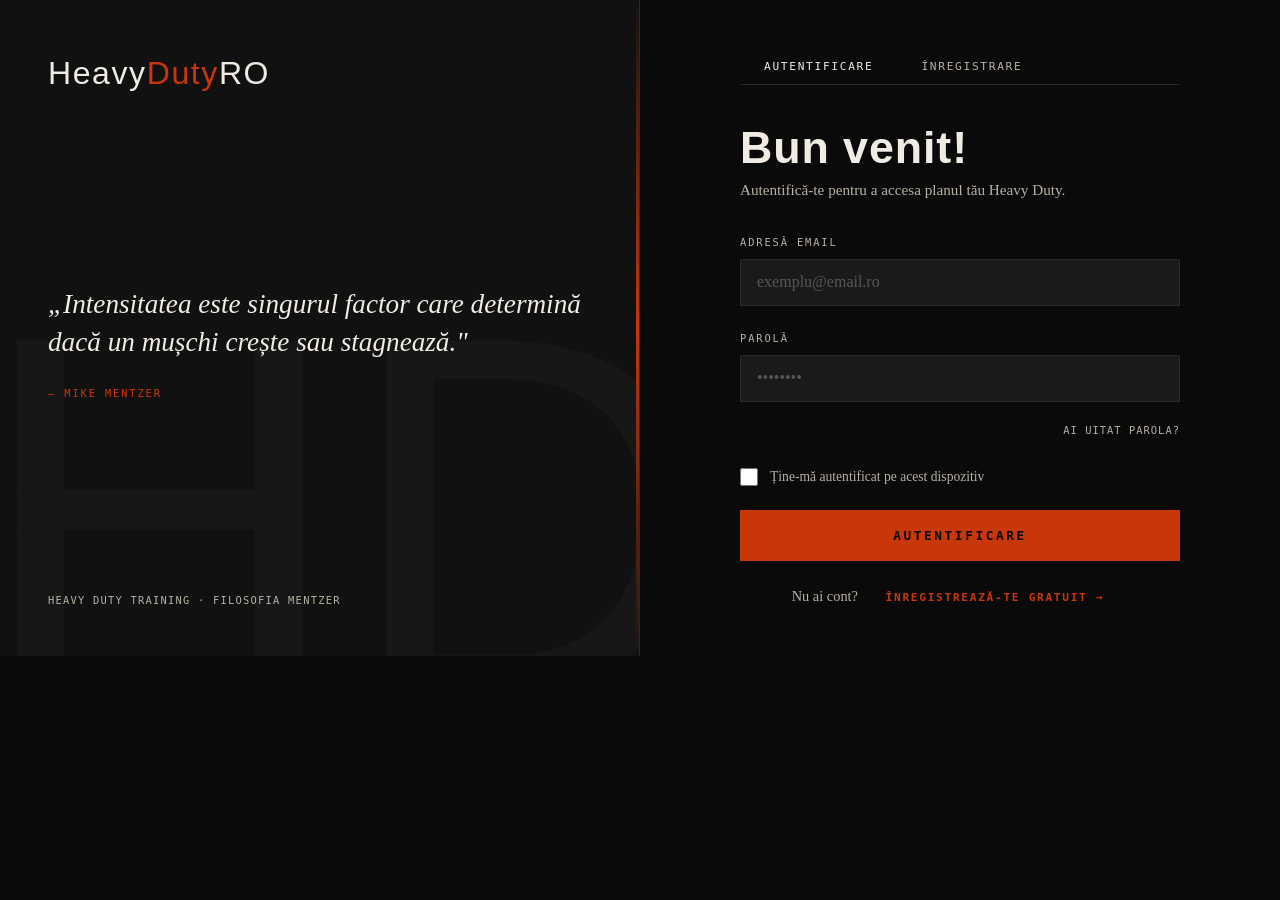
==== body-fat-estimator.html @ f55f1f37 "toate liniile de cod" ====
<!DOCTYPE html>
<html lang="ro">
<head>
    <meta charset="UTF-8">
    <meta name="viewport" content="width=device-width, initial-scale=1.0">
    <title>Estimare Grăsime Corporală — HeavyDutyRO</title>
    <link rel="stylesheet" href="assets/css/style.css">
    <style>
        /* Stiluri specifice estimare grăsime corporală */
        .estimator-layout {
            display: grid;
            grid-template-columns: 1fr 340px;
            gap: 2rem;
            align-items: start;
        }

        .bf-scale-bar {
            height: 12px;
            background: linear-gradient(to right,
                #4db8a8 0%,
                #7bc67a 15%,
                var(--gold) 30%,
                #e08b30 55%,
                var(--rust) 100%
            );
            margin-bottom: 0.5rem;
        }

        .bf-categories {
            display: flex;
            flex-direction: column;
            gap: 0.5rem;
            margin-top: 1rem;
        }

        .bf-category-row {
            display: flex;
            align-items: center;
            gap: 0.75rem;
            font-size: 0.82rem;
        }

        .bf-dot {
            width: 10px;
            height: 10px;
            min-width: 10px;
            border-radius: 50%;
        }

        .bf-elite { background: #4db8a8; }
        .bf-athletic { background: #7bc67a; }
        .bf-fitness { background: var(--gold); }
        .bf-average { background: #e08b30; }
        .bf-obese { background: var(--rust); }

        #result-section {
            display: none;
            margin-top: 1.5rem;
        }

        .result-card {
            background: var(--forge);
            border: 1px solid var(--plate);
            border-top: 3px solid var(--rust);
            padding: 2rem;
            text-align: center;
        }

        .result-percentage {
            font-family: 'Bebas Neue', sans-serif;
            font-size: 5rem;
            line-height: 1;
            letter-spacing: 0.02em;
            color: var(--rust);
        }

        .result-category {
            font-family: 'IBM Plex Mono', monospace;
            font-size: 0.8rem;
            letter-spacing: 0.2em;
            text-transform: uppercase;
            color: var(--gold);
            margin-top: 0.5rem;
        }

        .result-description {
            font-size: 0.95rem;
            color: var(--chalk-dim);
            margin-top: 1rem;
            line-height: 1.6;
        }

        .result-recommendation {
            margin-top: 1.5rem;
            padding: 1rem;
            background: var(--steel);
            border: 1px solid var(--plate);
        }

        .result-recommendation h4 {
            font-family: 'IBM Plex Mono', monospace;
            font-size: 0.65rem;
            letter-spacing: 0.15em;
            text-transform: uppercase;
            color: var(--rust);
            margin-bottom: 0.5rem;
        }

        .result-recommendation p {
            font-size: 0.85rem;
            color: var(--chalk-dim);
            line-height: 1.5;
        }

        .criterion-group {
            margin-bottom: 1.75rem;
        }

        .criterion-label {
            display: block;
            font-family: 'IBM Plex Mono', monospace;
            font-size: 0.62rem;
            letter-spacing: 0.18em;
            text-transform: uppercase;
            color: var(--chalk-dim);
            margin-bottom: 0.75rem;
        }

        .criterion-description {
            font-size: 0.85rem;
            color: var(--chalk-dim);
            margin-bottom: 0.75rem;
            font-style: italic;
        }

        .radio-options {
            display: grid;
            grid-template-columns: repeat(auto-fit, minmax(160px, 1fr));
            gap: 0.5rem;
        }

        .radio-option {
            position: relative;
        }

        .radio-option input[type="radio"] {
            position: absolute;
            opacity: 0;
            pointer-events: none;
        }

        .radio-option label {
            display: flex;
            flex-direction: column;
            padding: 0.85rem 1rem;
            background: var(--steel);
            border: 1px solid var(--plate);
            cursor: pointer;
            transition: border-color 0.2s, background 0.2s;
        }

        .radio-option label:hover {
            background: rgba(200,55,10,0.06);
            border-color: rgba(200,55,10,0.4);
        }

        .radio-option input[type="radio"]:checked + label {
            border-color: var(--rust);
            background: rgba(200,55,10,0.1);
        }

        .option-value {
            font-family: 'Bebas Neue', sans-serif;
            font-size: 1.3rem;
            line-height: 1;
            color: var(--rust);
            margin-bottom: 0.2rem;
        }

        .option-label {
            font-family: 'IBM Plex Mono', monospace;
            font-size: 0.62rem;
            letter-spacing: 0.1em;
            text-transform: uppercase;
            color: var(--chalk-dim);
        }

        .option-desc {
            font-size: 0.78rem;
            color: rgba(184,176,164,0.7);
            margin-top: 0.25rem;
            line-height: 1.3;
        }
    </style>
</head>

<body>

<header class="topbar">
    <a href="index.html" class="topbar-logo">Heavy<span>Duty</span>RO</a>
    <div class="topbar-right">
        <span class="topbar-user">Bun venit, <strong id="user-name">Utilizator</strong></span>
        <a href="#" onclick="logout(); return false;" class="topbar-logout">Ieșire</a>
    </div>
</header>

<nav class="sidebar">
    <span class="sidebar-section-label">General</span>
    <a href="dashboard.html" class="sidebar-link">
      Tablou de Bord
    </a>
    <a href="workout-planner.html" class="sidebar-link">
        Planificator
    </a>
    <a href="body-fat-estimator.html" class="sidebar-link active">
        Estimare Grăsime
    </a>

    <span class="sidebar-section-label">Progres</span>
    <a href="grafic-progres.html" class="sidebar-link">
    Grafic Progres
    </a>
    <a href="jurnal-antrenament.html" class="sidebar-link">
      Jurnal
    </a>
    <a href="nutritie.html" class="sidebar-link">
        Nutriție
    </a>

    <span class="sidebar-section-label">Educație</span>
    <a href="filosofia-mentzer.html" class="sidebar-link">
    Filosofia Mentzer
    </a>

    <span class="sidebar-section-label">Cont</span>
    <a href="setari.html" class="sidebar-link">
        Setări
    </a>
</nav>

<main class="main-content">

    <header class="page-header">
        <p class="page-tag">Metoda Vizuală · Estimare prin Oglindă</p>
        <h1>Estimare<br>Grăsime Corporală</h1>
        <p class="page-subtitle">Evaluează-ți compoziția corporală prin criterii vizuale</p>
    </header>

    <div class="info-bar">
        <p>
            <strong>Metoda Vizuală (Mirror Method):</strong> Estimarea prin observație directă a caracteristicilor fizice 
            este o metodă practică, compatibilă cu obiectivele de definiție musculară urmărite în Heavy Duty Training. 
            Răspunde cât mai sincer la fiecare criteriu pentru o estimare precisă.
        </p>
    </div>

    <div class="estimator-layout">
        <div>
            <form id="bodyfat-form" onsubmit="handleBodyFatSubmit(event)">

                <!-- CARD: Criterii Vizuale -->
                <div class="card">
                    <div class="card-title">
                      Criterii Vizuale
                    </div>

                    <!-- Abdomen -->
                    <div class="criterion-group">
                        <label class="criterion-label">Abdomen</label>
                        <p class="criterion-description">Observă definitatea mușchilor abdominali și nivelul grăsimii viscerate</p>
                        <div class="radio-options">
                            <div class="radio-option">
                                <input type="radio" id="abdomen-0" name="abdomen" value="0" required>
                                <label for="abdomen-0">
                                    <span class="option-value">0</span>
                                    <span class="option-label">Nedefinit</span>
                                    <span class="option-desc">Fără definație</span>
                                </label>
                            </div>
                            <div class="radio-option">
                                <input type="radio" id="abdomen-1" name="abdomen" value="1">
                                <label for="abdomen-1">
                                    <span class="option-value">1</span>
                                    <span class="option-label">Ușor Definit</span>
                                    <span class="option-desc">Liniuțe ușoare</span>
                                </label>
                            </div>
                            <div class="radio-option">
                                <input type="radio" id="abdomen-2" name="abdomen" value="2">
                                <label for="abdomen-2">
                                    <span class="option-value">2</span>
                                    <span class="option-label">Def. Bună</span>
                                    <span class="option-desc">Două liniuțe</span>
                                </label>
                            </div>
                            <div class="radio-option">
                                <input type="radio" id="abdomen-3" name="abdomen" value="3">
                                <label for="abdomen-3">
                                    <span class="option-value">3</span>
                                    <span class="option-label">Foarte Def.</span>
                                    <span class="option-desc">Patru liniuțe</span>
                                </label>
                            </div>
                        </div>
                    </div>

                    <!-- Piept -->
                    <div class="criterion-group">
                        <label class="criterion-label">Piept</label>
                        <p class="criterion-description">Gradul de vascularizare și definație musculară vizibilă</p>
                        <div class="radio-options">
                            <div class="radio-option">
                                <input type="radio" id="chest-0" name="chest" value="0" required>
                                <label for="chest-0">
                                    <span class="option-value">0</span>
                                    <span class="option-label">Nedefinit</span>
                                    <span class="option-desc">Fără relief</span>
                                </label>
                            </div>
                            <div class="radio-option">
                                <input type="radio" id="chest-1" name="chest" value="1">
                                <label for="chest-1">
                                    <span class="option-value">1</span>
                                    <span class="option-label">Ușor Viz.</span>
                                    <span class="option-desc">Linii ușoare</span>
                                </label>
                            </div>
                            <div class="radio-option">
                                <input type="radio" id="chest-2" name="chest" value="2">
                                <label for="chest-2">
                                    <span class="option-value">2</span>
                                    <span class="option-label">Vasculrizat</span>
                                    <span class="option-desc">Relief clar</span>
                                </label>
                            </div>
                            <div class="radio-option">
                                <input type="radio" id="chest-3" name="chest" value="3">
                                <label for="chest-3">
                                    <span class="option-value">3</span>
                                    <span class="option-label">Ext. Vasculrizat</span>
                                    <span class="option-desc">Vase vizibile</span>
                                </label>
                            </div>
                        </div>
                    </div>

                    <!-- Brațe -->
                    <div class="criterion-group">
                        <label class="criterion-label">Brațe</label>
                        <p class="criterion-description">Definația musculară și vascularizarea vizibilă</p>
                        <div class="radio-options">
                            <div class="radio-option">
                                <input type="radio" id="arms-0" name="arms" value="0" required>
                                <label for="arms-0">
                                    <span class="option-value">0</span>
                                    <span class="option-label">Rotunde</span>
                                    <span class="option-desc">Fără definație</span>
                                </label>
                            </div>
                            <div class="radio-option">
                                <input type="radio" id="arms-1" name="arms" value="1">
                                <label for="arms-1">
                                    <span class="option-value">1</span>
                                    <span class="option-label">Ușor Def.</span>
                                    <span class="option-desc">Vârf subtil</span>
                                </label>
                            </div>
                            <div class="radio-option">
                                <input type="radio" id="arms-2" name="arms" value="2">
                                <label for="arms-2">
                                    <span class="option-value">2</span>
                                    <span class="option-label">Def. Bună</span>
                                    <span class="option-desc">Vârf clar</span>
                                </label>
                            </div>
                            <div class="radio-option">
                                <input type="radio" id="arms-3" name="arms" value="3">
                                <label for="arms-3">
                                    <span class="option-value">3</span>
                                    <span class="option-label">Ext. Def.</span>
                                    <span class="option-desc">Vârf pronunțat</span>
                                </label>
                            </div>
                        </div>
                    </div>

                    <!-- Picioare -->
                    <div class="criterion-group">
                        <label class="criterion-label">Picioare</label>
                        <p class="criterion-description">Definația musculară a coapelor și vascularizarea</p>
                        <div class="radio-options">
                            <div class="radio-option">
                                <input type="radio" id="legs-0" name="legs" value="0" required>
                                <label for="legs-0">
                                    <span class="option-value">0</span>
                                    <span class="option-label">Netede</span>
                                    <span class="option-desc">Fără linii</span>
                                </label>
                            </div>
                            <div class="radio-option">
                                <input type="radio" id="legs-1" name="legs" value="1">
                                <label for="legs-1">
                                    <span class="option-value">1</span>
                                    <span class="option-label">Ușor Def.</span>
                                    <span class="option-desc">Linii ușoare</span>
                                </label>
                            </div>
                            <div class="radio-option">
                                <input type="radio" id="legs-2" name="legs" value="2">
                                <label for="legs-2">
                                    <span class="option-value">2</span>
                                    <span class="option-label">Def. Bună</span>
                                    <span class="option-desc">Trasee clar</span>
                                </label>
                            </div>
                            <div class="radio-option">
                                <input type="radio" id="legs-3" name="legs" value="3">
                                <label for="legs-3">
                                    <span class="option-value">3</span>
                                    <span class="option-label">Ext. Def.</span>
                                    <span class="option-desc">Vene vizibile</span>
                                </label>
                            </div>
                        </div>
                    </div>

                </div>

                <!-- CARD: Date Personale -->
                <div class="card">
                    <div class="card-title">
                        Date Personale
                    </div>

                    <div class="field-row">
                        <div class="field-group">
                            <label for="gender">Gen</label>
                            <select id="gender" name="gender" required>
                                <option value="">-- Selectează --</option>
                                <option value="M">Bărbat</option>
                                <option value="F">Femeie</option>
                            </select>
                        </div>
                        <div class="field-group">
                            <label for="age">Vârstă</label>
                            <input type="number" id="age" name="age" min="18" max="100" required>
                        </div>
                    </div>

                    <div class="field-row">
                        <div class="field-group">
                            <label for="weight">Greutate (kg)</label>
                            <input type="number" id="weight" name="weight" min="30" max="300" step="0.1" required>
                        </div>
                        <div class="field-group">
                            <label for="height">Înălțime (cm)</label>
                            <input type="number" id="height" name="height" min="130" max="230" step="0.1" required>
                        </div>
                    </div>
                </div>

                <!-- BUTON CALCULEAZĂ -->
                <button type="submit" class="btn btn-primary">Calculează Grăsime</button>

                <!-- REZULTAT -->
                <div id="result-section">
                    <div class="result-card">
                        <p style="font-family: 'IBM Plex Mono', monospace; font-size: 0.65rem; letter-spacing: 0.2em; text-transform: uppercase; color: var(--chalk-dim); margin-bottom: 0.75rem;">Estimate</p>
                        <div class="result-percentage" id="result-percentage">--</div>
                        <div class="result-category" id="result-category">--</div>
                        <p class="result-description" id="result-description"></p>
                        <div class="result-recommendation" id="result-recommendation"></div>
                    </div>
                </div>

            </form>
        </div>

        <!-- SIDEBAR: Schema Referință -->
        <div>
            <div class="card">
                <div class="card-title">
                   Schema Referință
                </div>

                <div class="bf-scale-bar"></div>

                <div class="bf-scale-labels" style="font-family: 'IBM Plex Mono', monospace; font-size: 0.55rem; letter-spacing: 0.08em; color: var(--chalk-dim); display: flex; justify-content: space-between;">
                    <span>Elite</span>
                    <span>Athletic</span>
                    <span>Fitness</span>
                    <span>Average</span>
                    <span>Obese</span>
                </div>

                <div class="bf-categories">
                    <div class="bf-category-row">
                        <div class="bf-dot bf-elite"></div>
                        <span>
                            <strong style="color: var(--chalk);">Elite</strong><br>
                            <span class="bf-category-range" style="color: var(--chalk-dim); font-size: 0.8rem;">&lt;8%</span>
                        </span>
                    </div>
                    <div class="bf-category-row">
                        <div class="bf-dot bf-athletic"></div>
                        <span>
                            <strong style="color: var(--chalk);">Athletic</strong><br>
                            <span class="bf-category-range" style="color: var(--chalk-dim); font-size: 0.8rem;">8-12%</span>
                        </span>
                    </div>
                    <div class="bf-category-row">
                        <div class="bf-dot bf-fitness"></div>
                        <span>
                            <strong style="color: var(--chalk);">Fitness</strong><br>
                            <span class="bf-category-range" style="color: var(--chalk-dim); font-size: 0.8rem;">13-17%</span>
                        </span>
                    </div>
                    <div class="bf-category-row">
                        <div class="bf-dot bf-average"></div>
                        <span>
                            <strong style="color: var(--chalk);">Average</strong><br>
                            <span class="bf-category-range" style="color: var(--chalk-dim); font-size: 0.8rem;">18-25%</span>
                        </span>
                    </div>
                    <div class="bf-category-row">
                        <div class="bf-dot bf-obese"></div>
                        <span>
                            <strong style="color: var(--chalk);">Obese</strong><br>
                            <span class="bf-category-range" style="color: var(--chalk-dim); font-size: 0.8rem;">&gt;25%</span>
                        </span>
                    </div>
                </div>
            </div>

            <!-- TIP: Heavy Duty -->
            <div class="card" style="margin-top: 1.5rem; border-top: 2px solid var(--gold);">
                <div class="card-title" style="color: var(--gold);">
                   Sfat Heavy Duty
                </div>
                <p style="font-size: 0.85rem; color: var(--chalk-dim); line-height: 1.55;">
                    <strong style="color: var(--chalk);">Fă evaluări regulate</strong> (săptămânal sau lunar) 
                    pentru a urmări progresul. Heavy Duty Training este optim pentru reducerea grăsimii la niveluri 
                    joase datorită adaptării metabolice și intensității ridicate.
                </p>
            </div>
        </div>

    </div>

</main>

<script>
async function logout() {
    await fetch('api/auth.php?action=logout', { method: 'POST' });
    window.location.href = 'login.html';
}

(async function () {
    try {
        const res  = await fetch('api/auth.php?action=me');
        const data = await res.json();
        if (!data.success) { window.location.href = 'login.html'; return; }
        const name = data.user.firstName?.trim() || data.user.email.split('@')[0];
        document.getElementById('user-name').textContent = name;
    } catch (_) { window.location.href = 'login.html'; }
})();

async function handleBodyFatSubmit(event) {
    event.preventDefault();

    const abdomen = parseInt(document.querySelector('input[name="abdomen"]:checked').value);
    const chest   = parseInt(document.querySelector('input[name="chest"]:checked').value);
    const arms    = parseInt(document.querySelector('input[name="arms"]:checked').value);
    const legs    = parseInt(document.querySelector('input[name="legs"]:checked').value);
    const age     = parseInt(document.getElementById('age').value);
    const gender  = document.getElementById('gender').value;
    const weight  = parseFloat(document.getElementById('weight').value);
    const height  = parseFloat(document.getElementById('height').value);

    const totalScore = abdomen + chest + arms + legs;
    const avgScore   = totalScore / 4;
    const heightMeters = height / 100;
    const bmi = heightMeters > 0 ? weight / (heightMeters * heightMeters) : 0;

    const baseBodyFat = gender === 'M'
        ? 1.2 * bmi + 0.23 * age - 16.2
        : 1.2 * bmi + 0.23 * age - 5.4;

    const visualMultiplier = 1 - (avgScore / 3) * 0.45;
    const bodyfatPercent = baseBodyFat * visualMultiplier;
    const actualBodyFat = Math.max(5, bodyfatPercent);

    let category, categoryColor;
    if      (actualBodyFat < 8)  { category = 'Elite';    categoryColor = '#4db8a8'; }
    else if (actualBodyFat < 12) { category = 'Athletic'; categoryColor = '#7bc67a'; }
    else if (actualBodyFat < 17) { category = 'Fitness';  categoryColor = '#d4af37'; }
    else if (actualBodyFat < 25) { category = 'Average';  categoryColor = '#e08b30'; }
    else                          { category = 'Obese';    categoryColor = '#c8370a'; }

    let recommendation = '';
    if (actualBodyFat < 12) {
        recommendation = '<strong>Nutriție Ușoară:</strong> Menține surplus caloric mic. Focus pe recuperare și creștere musculară.';
    } else if (actualBodyFat < 17) {
        recommendation = '<strong>Fază Definiție:</strong> Deficit caloric controlat. Priorează proteinele.';
    } else {
        recommendation = '<strong>Ciclu Definiție:</strong> Deficit 300-500 kcal, 8-12 săptămâni.';
    }

    const displayPercentage = actualBodyFat >= 30 ? 'Peste limită' : actualBodyFat.toFixed(1) + '%';

    document.getElementById('result-percentage').textContent       = displayPercentage;
    document.getElementById('result-category').textContent         = category;
    document.getElementById('result-category').style.color        = categoryColor;
    document.getElementById('result-description').innerHTML = actualBodyFat >= 30
        ? `Estimarea reală este de <strong>${actualBodyFat.toFixed(1)}%</strong>, dar este peste limită.`
        : `La <strong>${actualBodyFat.toFixed(1)}%</strong> grăsime corporală, ești în categoria <strong>${category}</strong>. Score mediu vizual: <strong>${avgScore.toFixed(1)}</strong>/3`;
    document.getElementById('result-recommendation').innerHTML     = `<h4>Recomandare</h4><p>${recommendation}</p>`;
    document.getElementById('result-section').style.display        = 'block';

    // Salvează în baza de date
    try {
        await fetch('api/user.php?action=bodyfat', {
            method:  'POST',
            headers: { 'Content-Type': 'application/json' },
            body:    JSON.stringify({
                percentage: parseFloat(actualBodyFat.toFixed(1)),
                category,
                gender,
                age: age || null,
                weight: weight || null,
                height: height || null,
            }),
        });
    } catch (_) {}
}
</script>

</body>
</html>
---- assets/css/style.css ----
/* =====================================================
   HEAVYDUTYRO — DESIGN SYSTEM CSS
   Color Scheme: Industrial Brutalist
   Fonts: Bebas Neue, Crimson Pro, IBM Plex Mono
   ===================================================== */

@import url('https://fonts.googleapis.com/css2?family=Bebas+Neue&family=Crimson+Pro:ital,wght@0,400;0,600;1,400&family=IBM+Plex+Mono:wght@400;700&display=swap');

/* ── COLOR VARIABLES ── */
:root {
    --iron: #0a0a0a;
    --steel: #111111;
    --forge: #1a1a1a;
    --rust: #c8370a;
    --rust-bright: #e84010;
    --chalk: #f0ece4;
    --chalk-dim: #b8b0a4;
    --plate: #2a2a2a;
    --gold: #c9a84c;
    --success: #3daa6e;
    --warning: #d4a520;
    --error: #c8370a;
    
    /* Body Fat Categories */
    --bf-elite: #3daa6e;
    --bf-athletic: #7bc67a;
    --bf-fitness: #c9a84c;
    --bf-average: #e08b30;
    --bf-obese: #c8370a;
}

/* ── RESET ── */
*, *::before, *::after {
    box-sizing: border-box;
    margin: 0;
    padding: 0;
}

/* ── BASE STYLES ── */
html {
    scroll-behavior: smooth;
}

body {
    background: var(--iron);
    color: var(--chalk);
    font-family: 'Crimson Pro', Georgia, serif;
    font-size: 16px;
    line-height: 1.6;
    min-height: 100vh;
    display: grid;
    grid-template-columns: 240px 1fr;
    grid-template-rows: auto 1fr;
    overflow-x: hidden;
}

/* ── TOPBAR ── */
.topbar {
    grid-column: 1 / -1;
    background: var(--steel);
    border-bottom: 1px solid var(--plate);
    height: 60px;
    display: flex;
    align-items: center;
    justify-content: space-between;
    padding: 0 2rem;
    position: sticky;
    top: 0;
    z-index: 100;
}

.topbar-logo {
    font-family: 'Bebas Neue', sans-serif;
    font-size: 1.6rem;
    letter-spacing: 0.05em;
    color: var(--chalk);
    text-decoration: none;
    display: flex;
    align-items: center;
}

.topbar-logo span {
    color: var(--rust);
}

.topbar-right {
    display: flex;
    align-items: center;
    gap: 1.5rem;
}

.topbar-user {
    font-family: 'IBM Plex Mono', monospace;
    font-size: 0.7rem;
    letter-spacing: 0.1em;
    text-transform: uppercase;
    color: var(--chalk-dim);
}

.topbar-user strong {
    color: var(--chalk);
}

.topbar-logout {
    font-family: 'IBM Plex Mono', monospace;
    font-size: 0.65rem;
    letter-spacing: 0.12em;
    text-transform: uppercase;
    color: var(--chalk-dim);
    text-decoration: none;
    border: 1px solid var(--plate);
    padding: 0.35rem 0.8rem;
    transition: color 0.2s, border-color 0.2s;
    cursor: pointer;
    background: none;
}

.topbar-logout:hover {
    color: var(--rust);
    border-color: var(--rust);
}

/* ── SIDEBAR ── */
.sidebar {
    background: var(--steel);
    border-right: 1px solid var(--plate);
    padding: 1.5rem 0;
    display: flex;
    flex-direction: column;
    gap: 0.25rem;
    overflow-y: auto;
}

.sidebar-section-label {
    font-family: 'IBM Plex Mono', monospace;
    font-size: 0.6rem;
    letter-spacing: 0.2em;
    text-transform: uppercase;
    color: var(--chalk-dim);
    padding: 1rem 1.5rem 0.5rem;
}

.sidebar-link {
    display: flex;
    align-items: center;
    gap: 0.75rem;
    padding: 0.65rem 1.5rem;
    font-family: 'IBM Plex Mono', monospace;
    font-size: 0.72rem;
    letter-spacing: 0.08em;
    text-transform: uppercase;
    color: var(--chalk-dim);
    text-decoration: none;
    border-left: 2px solid transparent;
    transition: color 0.2s, border-color 0.2s, background 0.2s;
}

.sidebar-link:hover {
    color: var(--chalk);
    background: var(--forge);
}

.sidebar-link.active {
    color: var(--chalk);
    border-left-color: var(--rust);
    background: rgba(200, 55, 10, 0.08);
}

.sidebar-icon {
    font-size: 1.2rem;
    min-width: 1.2rem;
}

/* ── MAIN CONTENT ── */
.main-content {
    padding: 2.5rem;
    overflow-y: auto;
}

/* ── PAGE HEADER ── */
.page-header {
    margin-bottom: 2.5rem;
}

.page-tag {
    font-family: 'IBM Plex Mono', monospace;
    font-size: 0.65rem;
    letter-spacing: 0.2em;
    text-transform: uppercase;
    color: var(--rust);
    margin-bottom: 0.5rem;
}

h1 {
    font-family: 'Bebas Neue', sans-serif;
    font-size: 2.8rem;
    letter-spacing: 0.02em;
    line-height: 1;
    margin-bottom: 0.5rem;
}

h2 {
    font-family: 'Bebas Neue', sans-serif;
    font-size: 1.8rem;
    letter-spacing: 0.02em;
    line-height: 1;
    margin-bottom: 0.5rem;
}

h3 {
    font-family: 'Bebas Neue', sans-serif;
    font-size: 1.3rem;
    letter-spacing: 0.02em;
}

.page-subtitle {
    font-size: 0.95rem;
    color: var(--chalk-dim);
}

/* ── CARD ── */
.card {
    background: var(--forge);
    border: 1px solid var(--plate);
    padding: 1.7rem;
    margin-bottom: 1.5rem;
}


.card-title {
    font-family: 'IBM Plex Mono', monospace;
    font-size: 0.65rem;
    letter-spacing: 0.2em;
    text-transform: uppercase;
    color: var(--chalk-dim);
    margin-bottom: 1.5rem;
    display: flex;
    align-items: center;
    gap: 0.75rem;
}

.card-title::after {
    content: '';
    flex: 1;
    height: 1px;
    background: var(--plate);
}

/* ── INFO BAR ── */
.info-bar {
    background: var(--forge);
    border: 1px solid var(--plate);
    border-left: 3px solid var(--gold);
    padding: 1rem 1.5rem;
    margin-bottom: 2rem;
}

.info-bar p {
    font-size: 0.9rem;
    color: var(--chalk-dim);
    line-height: 1.5;
}

.info-bar strong {
    color: var(--chalk);
}

/* ── FORM FIELDS ── */
.field-group {
    margin-bottom: 1.25rem;
}

.field-group label {
    display: block;
    font-family: 'IBM Plex Mono', monospace;
    font-size: 0.6rem;
    letter-spacing: 0.18em;
    text-transform: uppercase;
    color: var(--chalk-dim);
    margin-bottom: 0.4rem;
}

.field-group input,
.field-group select,
.field-group textarea {
    width: 100%;
    background: var(--steel);
    border: 1px solid var(--plate);
    color: var(--chalk);
    font-family: 'Crimson Pro', serif;
    font-size: 1rem;
    padding: 0.75rem 1rem;
    outline: none;
    transition: border-color 0.2s, background 0.2s;
  /*  -webkit-appearance: none; */
}

.field-group input:focus,
.field-group select:focus,
.field-group textarea:focus {
    border-color: var(--rust);
    background: var(--forge);
}

.field-row {
    display: grid;
    grid-template-columns: 1fr 1fr;
    gap: 1rem;
}

/* ── BUTTONS ── */
.btn {
    font-family: 'IBM Plex Mono', monospace;
    font-size: 0.75rem;
    font-weight: 700;
    letter-spacing: 0.15em;
    text-transform: uppercase;
    padding: 0.8rem 1.5rem;
    border: 2px solid;
    cursor: pointer;
    transition: all 0.2s;
    text-decoration: none;
    display: inline-block;
}

.btn-primary {
    background: var(--rust);
    border-color: var(--rust);
    color: #fff;
}

.btn-primary:hover {
    background: transparent;
    color: var(--rust);
}

.btn-secondary {
    background: transparent;
    border-color: var(--chalk-dim);
    color: var(--chalk-dim);
}

.btn-secondary:hover {
    border-color: var(--chalk);
    color: var(--chalk);
}

.btn-small {
    padding: 0.5rem 1rem;
    font-size: 0.65rem;
}

/* ── GRID LAYOUTS ── */
.grid-2 {
    display: grid;
    grid-template-columns: 1fr 1fr;
    gap: 1.5rem;
}

.grid-3 {
    display: grid;
    grid-template-columns: repeat(auto-fit, minmax(300px, 1fr));
    gap: 1.5rem;
}

.grid-auto {
    display: grid;
    grid-template-columns: repeat(auto-fit, minmax(250px, 1fr));
    gap: 1.5rem;
}

/* ── STAT CARDS ── */
.stat-card {
    text-align: center;
}

.stat-value {
    font-family: 'Bebas Neue', sans-serif;
    font-size: 3.5rem;
    line-height: 1;
    color: var(--rust);
    margin: 1rem 0;
}

.stat-label {
    font-family: 'IBM Plex Mono', monospace;
    font-size: 0.75rem;
    letter-spacing: 0.1em;
    text-transform: uppercase;
    color: var(--chalk-dim);
}

/* ── TABLES ── */
table {
    width: 100%;
    border-collapse: collapse;
    font-size: 0.9rem;
}

table thead th {
    font-family: 'IBM Plex Mono', monospace;
    font-size: 0.6rem;
    letter-spacing: 0.15em;
    text-transform: uppercase;
    color: var(--chalk-dim);
    text-align: left;
    padding: 0.75rem 1rem;
    border-bottom: 1px solid var(--plate);
}

table tbody tr {
    border-bottom: 1px solid rgba(42, 42, 42, 0.6);
    transition: background 0.2s;
}

table tbody tr:hover {
    background: rgba(255, 255, 255, 0.03);
}

table tbody td {
    padding: 0.75rem 1rem;
    color: var(--chalk-dim);
}

table tbody td:first-child {
    color: var(--chalk);
}

/* ── LIST STYLES ── */
.list-item {
    padding: 1rem;
    background: var(--steel);
    border: 1px solid var(--plate);
    margin-bottom: 0.75rem;
    display: flex;
    justify-content: space-between;
    align-items: center;
    transition: background 0.2s;
}

.list-item:hover {
    background: var(--forge);
}

.list-item-title {
    font-family: 'Bebas Neue', sans-serif;
    font-size: 1.1rem;
    margin-bottom: 0.25rem;
}

.list-item-meta {
    font-family: 'IBM Plex Mono', monospace;
    font-size: 0.7rem;
    color: var(--chalk-dim);
    text-transform: uppercase;
}

/* ── PROGRESS BAR ── */
.progress-bar {
    height: 8px;
    background: var(--plate);
    margin: 1rem 0;
    overflow: hidden;
}

.progress-fill {
    height: 100%;
    background: var(--success);
    width: 0%;
    transition: width 0.3s;
}

/* ── BADGES ── */
.badge {
    display: inline-block;
    font-family: 'IBM Plex Mono', monospace;
    font-size: 0.6rem;
    letter-spacing: 0.1em;
    text-transform: uppercase;
    padding: 0.25rem 0.6rem;
    background: rgba(200, 55, 10, 0.2);
    border: 1px solid rgba(200, 55, 10, 0.3);
    color: var(--rust);
}

.badge.success {
    background: rgba(61, 170, 110, 0.2);
    border-color: rgba(61, 170, 110, 0.3);
    color: var(--success);
}

.badge.warning {
    background: rgba(212, 165, 32, 0.2);
    border-color: rgba(212, 165, 32, 0.3);
    color: var(--warning);
}

/* ── RESPONSIVE ── */
@media (max-width: 1024px) {
    .grid-2 {
        grid-template-columns: 1fr;
    }
}

@media (max-width: 768px) {
    body {
        grid-template-columns: 1fr;
    }

    .sidebar {
        display: none;
    }

    .topbar {
        padding: 0 1rem;
    }

    .main-content {
        padding: 1.5rem;
    }

    .page-header {
        margin-bottom: 1.5rem;
    }

    h1 {
        font-size: 2rem;
    }

    h2 {
        font-size: 1.4rem;
    }

    .field-row {
        grid-template-columns: 1fr;
    }

    .grid-2,
    .grid-3,
    .grid-auto {
        grid-template-columns: 1fr;
    }
}

@media (max-width: 480px) {
    h1 {
        font-size: 1.5rem;
    }

    h2 {
        font-size: 1.1rem;
    }

    .card {
        padding: 1rem;
    }

    .btn {
        width: 100%;
        text-align: center;
    }
}
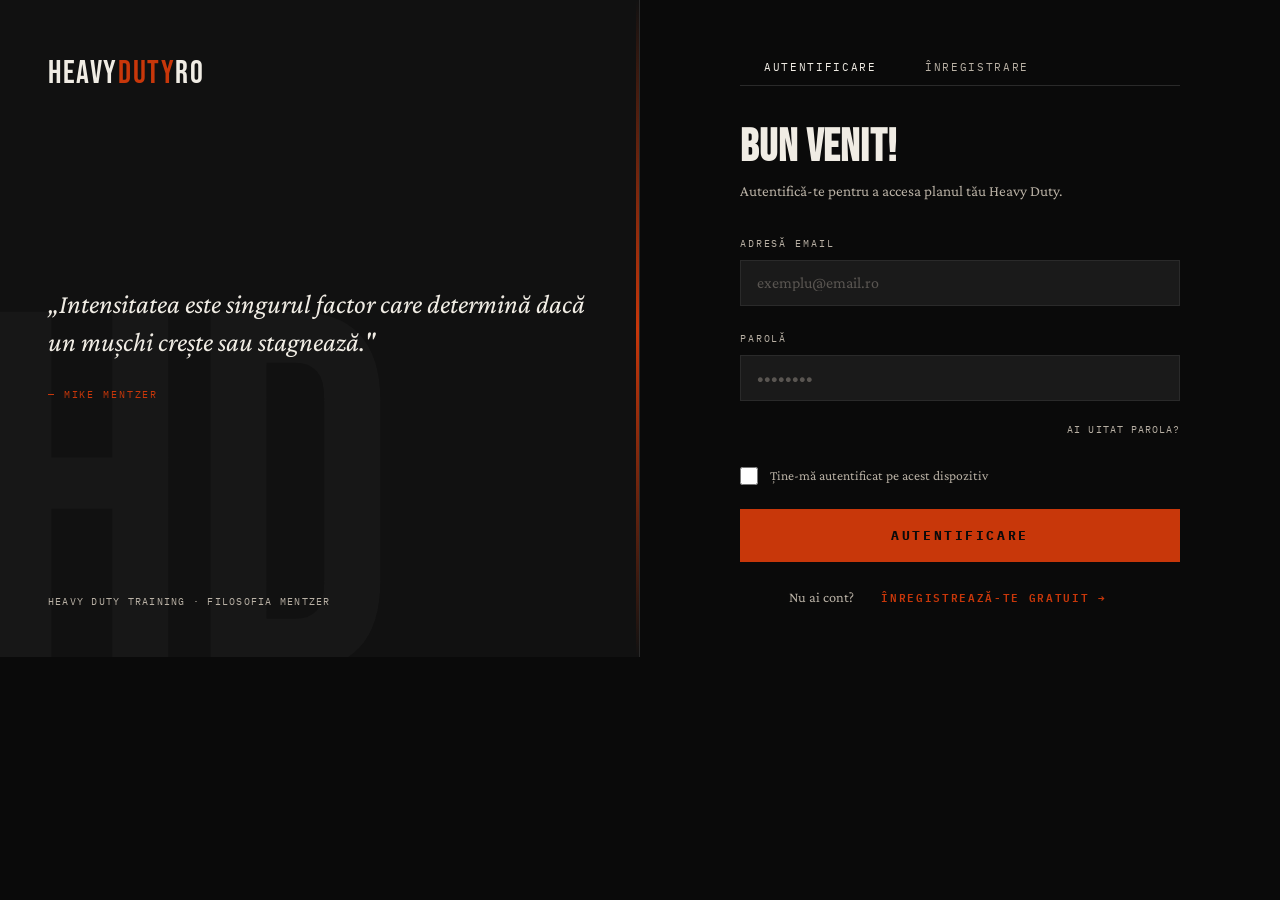
==== commit 5d2e7998: "nici chiar asa realisti" ====
--- a/body-fat-estimator.html
+++ b/body-fat-estimator.html
@@ -197,7 +197,7 @@
 <body>
 
 <header class="topbar">
-    <a href="index.html" class="topbar-logo">Heavy<span>Duty</span>RO</a>
+    <a href="login.html" class="topbar-logo">Heavy<span>Duty</span>RO</a>
     <div class="topbar-right">
         <span class="topbar-user">Bun venit, <strong id="user-name">Utilizator</strong></span>
         <a href="#" onclick="logout(); return false;" class="topbar-logout">Ieșire</a>
@@ -217,9 +217,6 @@
     </a>
 
     <span class="sidebar-section-label">Progres</span>
-    <a href="grafic-progres.html" class="sidebar-link">
-    Grafic Progres
-    </a>
     <a href="jurnal-antrenament.html" class="sidebar-link">
       Jurnal
     </a>
